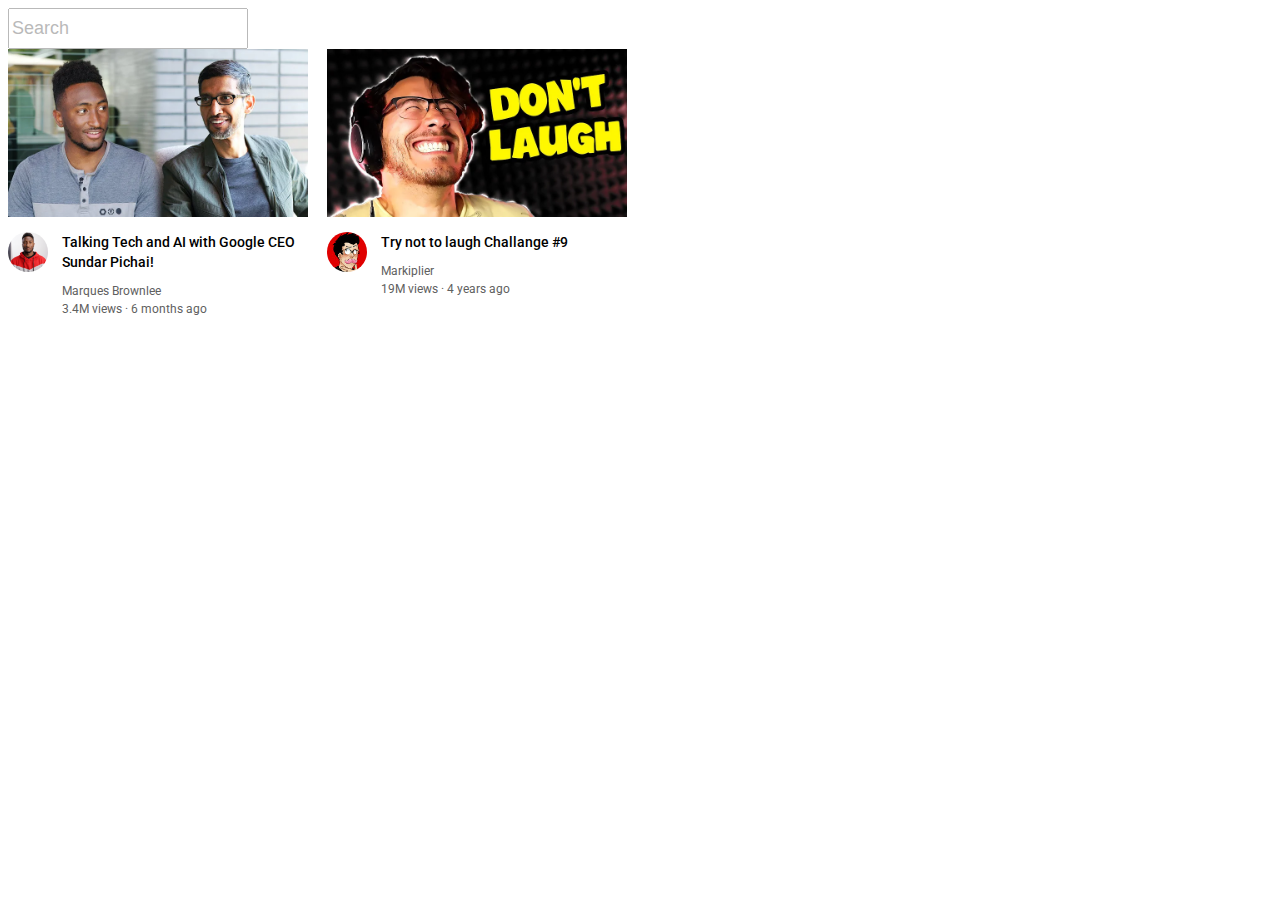
==== youtube.html @ b2a5ea77 "Adding all files" ====
<!DOCTYPE html>

<html>
  <head>
      <title>
        YouTube
      </title>

      <link rel="preconnect" href="https://fonts.googleapis.com">
      <link rel="preconnect" href="https://fonts.gstatic.com" crossorigin>
      <link href="https://fonts.googleapis.com/css2?family=Roboto:wght@400;500;700&display=swap" rel="stylesheet">

      <!--
        um Bild nicht zu strecken
        object-fit: cover(füllen)/contain(anpassen);
        object-position: left/botton/...;
      -->
      <style>
        
        /* falls Roboto nicht geladen werden kann */
        p{
          font-family: Roboto, Arial;
          margin-top: 0;
          margin-bottom: 0;
        }

        .thumbnail{
          display: block;
          width: 300px;
        }

        .channel-pic{
          width: 40px;
          border-radius: 40px;
        }

        .searchbar{
          display: block;
          font-size: 18px;
          height: 35px;
          opacity: 0.5;
          
        }

        .video-title{
          margin-bottom: 12px;
          width: 250px;
          font-size: 14px;
          font-weight: 500;
          line-height: 20px;
        }

        .video-channel-name,
        .video-stats{
          color: rgb(96, 96, 96);
          font-size: 12px;
        }
        .video-channel-name{
          margin-bottom: 4px;
        }

        .video-preview{
          display: inline-block;
          vertical-align: top;
          width: 300px;
          margin-right: 15px;
        }

        /* div ist bei default block */
        .channel-pic-layout{
          display: inline-block;
          vertical-align: top;
          width: 50px;
        }
        .video-details-layout{
          margin-top: 15px;
        }
        .video-info{
          display: inline-block;
          width: 200px;
        }


      </style>
  </head>
  
  <body>

    <input class="searchbar" type="text" placeholder="Search">

    
<!-- nested Layouts (horizontal) -->
    <div class="video-preview">
      <div>
        <img class="thumbnail" src="Thumbnails/thumbnail-1.webp" alt="">
      </div>

      <div class="video-details-layout">
        <!-- vertical Layout -->
        <div class="channel-pic-layout">
          <img class="channel-pic" src="Channels/channel_1.jpg">
        </div>
        
        <div class="video-info">
          <p class="video-title">
            Talking Tech and AI with Google CEO Sundar Pichai!
          </p>
          <p class="video-channel-name">
            Marques Brownlee
          </p>
          <p class="video-stats">
            3.4M views &#183; 6 months ago
          </p>
        </div>
      
      </div>
      
    </div>

    <div class="video-preview">
      <div>
        <img class="thumbnail" src="Thumbnails/thumbnail-2.webp" alt="">
      </div>

      <div class="video-details-layout">
        <!-- vertical Layout -->
        <div class="channel-pic-layout">
          <img class="channel-pic" src="Channels/channel_2.jpeg">
        </div>
        
        <div class="video-info">
          <p class="video-title">
            Try not to laugh Challange #9
          </p>
          <p class="video-channel-name">
            Markiplier
          </p>
          <p class="video-stats">
            19M views &#183; 4 years ago
          </p>
        </div>
      
      </div>
      
    </div>

  </body>

</html>
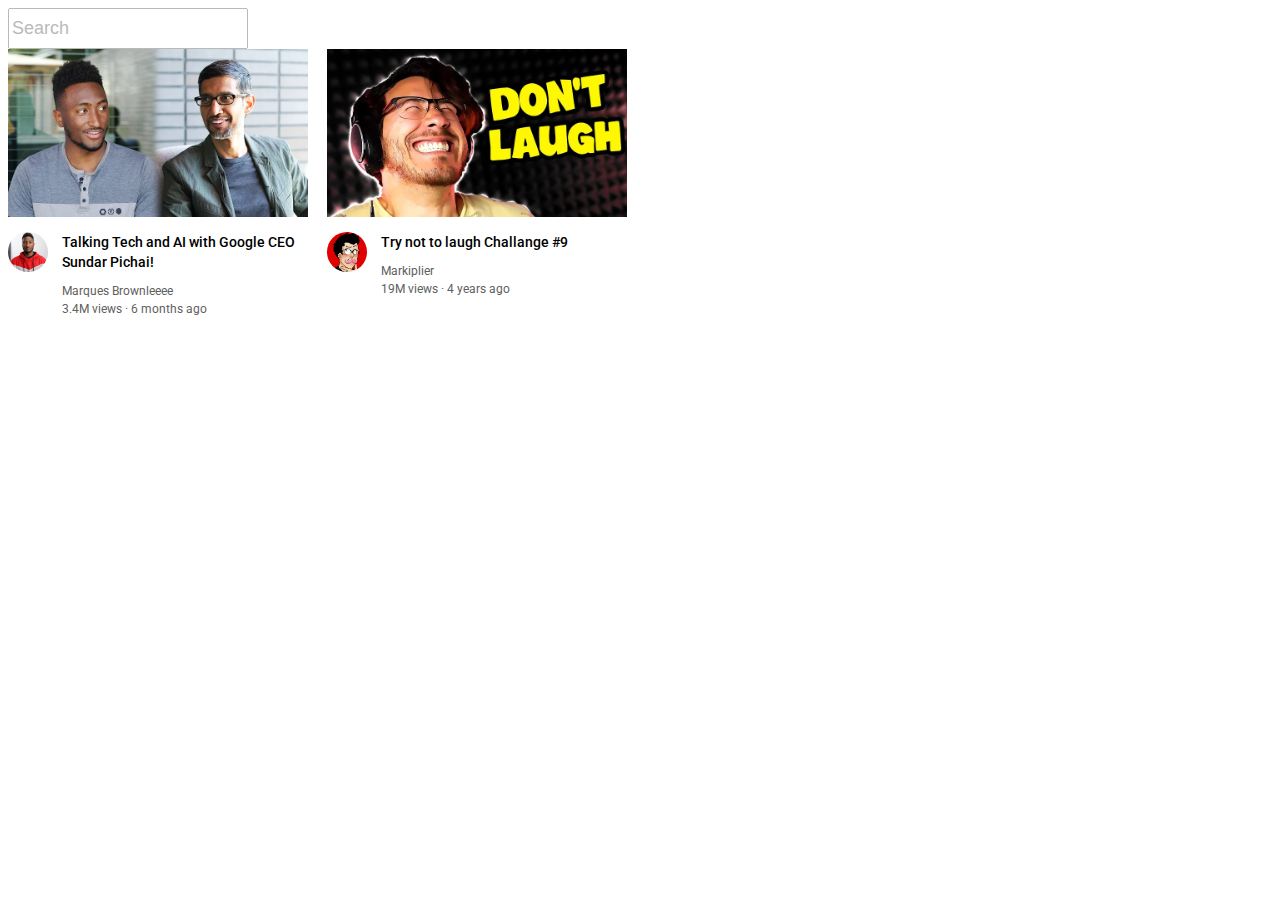
==== commit bb83a221: "Test" ====
--- a/youtube.html
+++ b/youtube.html
@@ -106,7 +106,7 @@
             Talking Tech and AI with Google CEO Sundar Pichai!
           </p>
           <p class="video-channel-name">
-            Marques Brownlee
+            Marques Brownleeee
           </p>
           <p class="video-stats">
             3.4M views &#183; 6 months ago
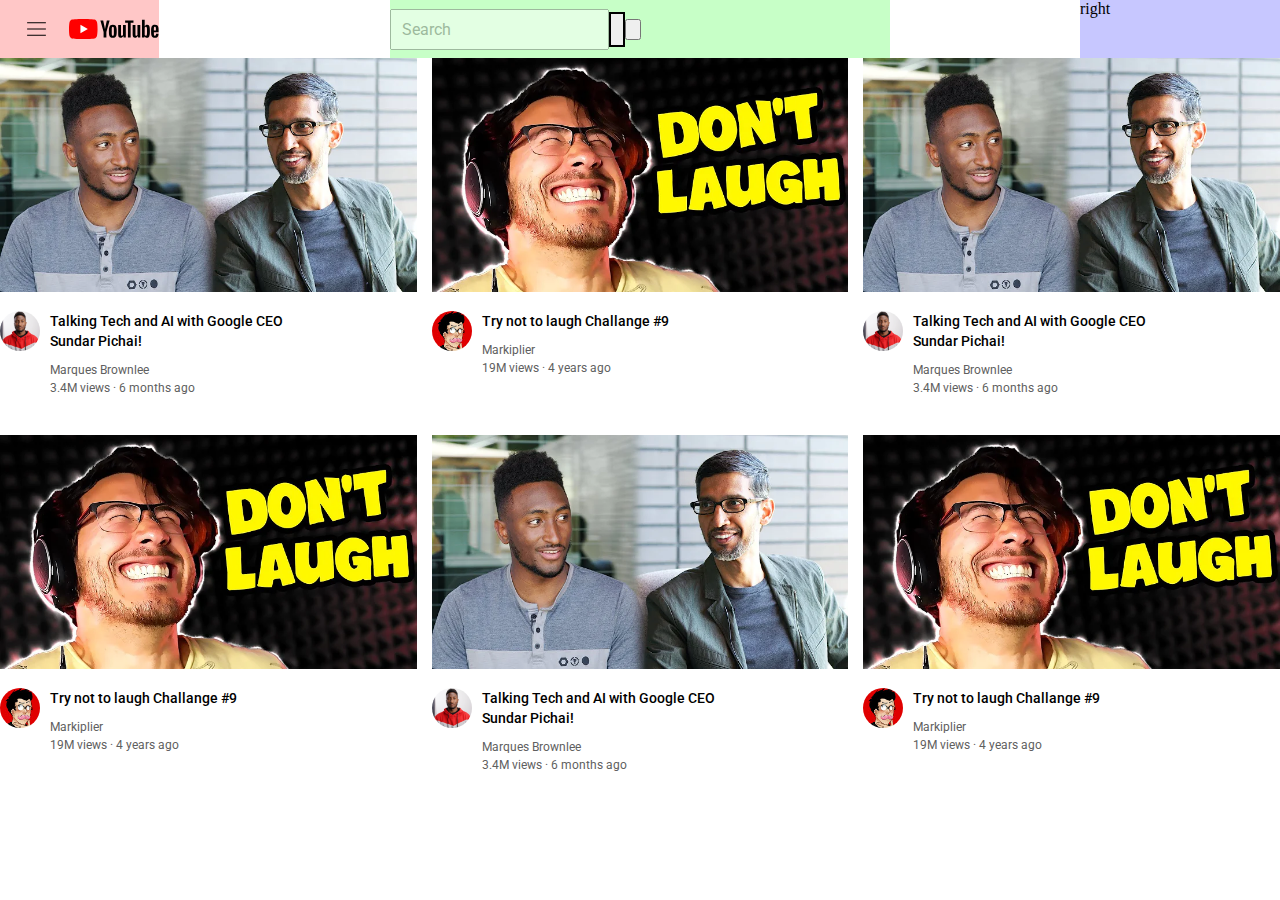
==== commit be86a8c5: "header flexbox, left section" ====
--- a/youtube.html
+++ b/youtube.html
@@ -6,143 +6,204 @@
         YouTube
       </title>
 
+      <link rel="stylesheet" href="styles/general.css">
+      <link rel="stylesheet" href="styles/header.css">
+      <link rel="stylesheet" href="styles/video.css">
+
       <link rel="preconnect" href="https://fonts.googleapis.com">
       <link rel="preconnect" href="https://fonts.gstatic.com" crossorigin>
       <link href="https://fonts.googleapis.com/css2?family=Roboto:wght@400;500;700&display=swap" rel="stylesheet">
 
-      <!--
-        um Bild nicht zu strecken
-        object-fit: cover(füllen)/contain(anpassen);
-        object-position: left/botton/...;
-      -->
-      <style>
-        
-        /* falls Roboto nicht geladen werden kann */
-        p{
-          font-family: Roboto, Arial;
-          margin-top: 0;
-          margin-bottom: 0;
-        }
-
-        .thumbnail{
-          display: block;
-          width: 300px;
-        }
-
-        .channel-pic{
-          width: 40px;
-          border-radius: 40px;
-        }
-
-        .searchbar{
-          display: block;
-          font-size: 18px;
-          height: 35px;
-          opacity: 0.5;
-          
-        }
-
-        .video-title{
-          margin-bottom: 12px;
-          width: 250px;
-          font-size: 14px;
-          font-weight: 500;
-          line-height: 20px;
-        }
-
-        .video-channel-name,
-        .video-stats{
-          color: rgb(96, 96, 96);
-          font-size: 12px;
-        }
-        .video-channel-name{
-          margin-bottom: 4px;
-        }
-
-        .video-preview{
-          display: inline-block;
-          vertical-align: top;
-          width: 300px;
-          margin-right: 15px;
-        }
-
-        /* div ist bei default block */
-        .channel-pic-layout{
-          display: inline-block;
-          vertical-align: top;
-          width: 50px;
-        }
-        .video-details-layout{
-          margin-top: 15px;
-        }
-        .video-info{
-          display: inline-block;
-          width: 200px;
-        }
-
-
-      </style>
   </head>
   
   <body>
 
-    <input class="searchbar" type="text" placeholder="Search">
-
-    
-<!-- nested Layouts (horizontal) -->
-    <div class="video-preview">
-      <div>
-        <img class="thumbnail" src="Thumbnails/thumbnail-1.webp" alt="">
-      </div>
-
-      <div class="video-details-layout">
-        <!-- vertical Layout -->
-        <div class="channel-pic-layout">
-          <img class="channel-pic" src="Channels/channel_1.jpg">
-        </div>
-        
-        <div class="video-info">
-          <p class="video-title">
-            Talking Tech and AI with Google CEO Sundar Pichai!
-          </p>
-          <p class="video-channel-name">
-            Marques Brownleeee
-          </p>
-          <p class="video-stats">
-            3.4M views &#183; 6 months ago
-          </p>
-        </div>
-      
+    <div class="header">
+      <div class="left-section">
+        <img class="hamburger-menu" src="Icons/hamburger-menu.svg">
+        <img class="youtube-logo" src="Icons/youtube-logo.svg">
+      </div>
+
+      <div class="middle-section">
+        <input class="searchbar" type="text" placeholder="Search">
+        <button class="search-button"><img src="Icons/search.svg"></button>
+        <button class="voice-button"><img src="Icons/voice-search-icon.svg"></button>
+      </div>
+
+      <div class="right-section">
+        right
       </div>
       
     </div>
-
-    <div class="video-preview">
-      <div>
-        <img class="thumbnail" src="Thumbnails/thumbnail-2.webp" alt="">
-      </div>
-
-      <div class="video-details-layout">
-        <!-- vertical Layout -->
-        <div class="channel-pic-layout">
-          <img class="channel-pic" src="Channels/channel_2.jpeg">
-        </div>
-        
-        <div class="video-info">
-          <p class="video-title">
-            Try not to laugh Challange #9
-          </p>
-          <p class="video-channel-name">
-            Markiplier
-          </p>
-          <p class="video-stats">
-            19M views &#183; 4 years ago
-          </p>
-        </div>
-      
-      </div>
-      
+    
+
+
+    <div class="video-preview-grid">
+      <div class="video-preview">
+        <div>
+          <img class="thumbnail" src="Thumbnails/thumbnail-1.webp" alt="">
+        </div>
+  
+        <div class="video-details-grid">
+          <!-- vertical Layout -->
+          <div class="channel-pic-layout">
+            <img class="channel-pic" src="Channels/channel_1.jpg">
+          </div>
+          
+          <div class="video-info">
+            <p class="video-title">
+              Talking Tech and AI with Google CEO Sundar Pichai!
+            </p>
+            <p class="video-channel-name">
+              Marques Brownlee
+            </p>
+            <p class="video-stats">
+              3.4M views &#183; 6 months ago
+            </p>
+          </div>
+        
+        </div>
+        
+      </div>
+  
+      <div class="video-preview">
+        <div>
+          <img class="thumbnail" src="Thumbnails/thumbnail-2.webp" alt="">
+        </div>
+  
+        <div class="video-details-grid">
+          <!-- vertical Layout -->
+          <div class="channel-pic-layout">
+            <img class="channel-pic" src="Channels/channel_2.jpeg">
+          </div>
+          
+          <div class="video-info">
+            <p class="video-title">
+              Try not to laugh Challange #9
+            </p>
+            <p class="video-channel-name">
+              Markiplier
+            </p>
+            <p class="video-stats">
+              19M views &#183; 4 years ago
+            </p>
+          </div>
+        
+        </div>
+        
+      </div>
+  
+      <div class="video-preview">
+        <div>
+          <img class="thumbnail" src="Thumbnails/thumbnail-1.webp" alt="">
+        </div>
+  
+        <div class="video-details-grid">
+          <!-- vertical Layout -->
+          <div class="channel-pic-layout">
+            <img class="channel-pic" src="Channels/channel_1.jpg">
+          </div>
+          
+          <div class="video-info">
+            <p class="video-title">
+              Talking Tech and AI with Google CEO Sundar Pichai!
+            </p>
+            <p class="video-channel-name">
+              Marques Brownlee
+            </p>
+            <p class="video-stats">
+              3.4M views &#183; 6 months ago
+            </p>
+          </div>
+        
+        </div>
+        
+      </div>
+  
+      <div class="video-preview">
+        <div>
+          <img class="thumbnail" src="Thumbnails/thumbnail-2.webp" alt="">
+        </div>
+  
+        <div class="video-details-grid">
+          <!-- vertical Layout -->
+          <div class="channel-pic-layout">
+            <img class="channel-pic" src="Channels/channel_2.jpeg">
+          </div>
+          
+          <div class="video-info">
+            <p class="video-title">
+              Try not to laugh Challange #9
+            </p>
+            <p class="video-channel-name">
+              Markiplier
+            </p>
+            <p class="video-stats">
+              19M views &#183; 4 years ago
+            </p>
+          </div>
+        
+        </div>
+        
+      </div>
+  
+      <div class="video-preview">
+        <div>
+          <img class="thumbnail" src="Thumbnails/thumbnail-1.webp" alt="">
+        </div>
+  
+        <div class="video-details-grid">
+          <!-- vertical Layout -->
+          <div class="channel-pic-layout">
+            <img class="channel-pic" src="Channels/channel_1.jpg">
+          </div>
+          
+          <div class="video-info">
+            <p class="video-title">
+              Talking Tech and AI with Google CEO Sundar Pichai!
+            </p>
+            <p class="video-channel-name">
+              Marques Brownlee
+            </p>
+            <p class="video-stats">
+              3.4M views &#183; 6 months ago
+            </p>
+          </div>
+        
+        </div>
+        
+      </div>
+  
+      <div class="video-preview">
+        <div>
+          <img class="thumbnail" src="Thumbnails/thumbnail-2.webp" alt="">
+        </div>
+  
+        <div class="video-details-grid">
+          <!-- vertical Layout -->
+          <div class="channel-pic-layout">
+            <img class="channel-pic" src="Channels/channel_2.jpeg">
+          </div>
+          
+          <div class="video-info">
+            <p class="video-title">
+              Try not to laugh Challange #9
+            </p>
+            <p class="video-channel-name">
+              Markiplier
+            </p>
+            <p class="video-stats">
+              19M views &#183; 4 years ago
+            </p>
+          </div>
+        
+        </div>
+        
+      </div>
+
     </div>
+<!-- nested Layouts (horizontal) -->
+    
 
   </body>
 
--- a/styles/general.css
+++ b/styles/general.css
@@ -0,0 +1,9 @@
+/* falls Roboto nicht geladen werden kann */
+body{
+  margin: 0;
+}
+p{
+  font-family: Roboto, Arial;
+  margin-top: 0;
+  margin-bottom: 0;
+}--- a/styles/header.css
+++ b/styles/header.css
@@ -0,0 +1,47 @@
+.header{
+  display: flex;
+  flex-direction: row;
+  justify-content: space-between;
+  height: 58px;
+}
+
+.left-section{
+  background-color: rgba(255, 0, 0, 0.219);
+  display: flex;
+  align-items: center;
+}
+.middle-section{
+  background-color: rgba(0, 255, 0, 0.219);
+  display: flex;
+  flex: 1;
+  align-items: center;
+  margin-left: 70px;
+  margin-right: 30px;
+  max-width: 500px;
+}
+.right-section{
+  background-color: rgba(0, 0, 255, 0.219);
+  width: 200px;
+}
+
+.hamburger-menu{
+  height: 25px;
+  margin-left: 24px;
+  margin-right: 20px;
+}
+.youtube-logo{
+  height: 20px;
+}
+
+.searchbar{
+  padding-left: 10px;
+  font-size: 16px;
+  font-family: Roboto;
+  height: 35px;
+  opacity: 0.5;
+}
+.search-button{
+  height: 35px;
+  border-style: solid;
+  border-radius: 0;
+}--- a/styles/video.css
+++ b/styles/video.css
@@ -0,0 +1,46 @@
+/*
+um Bild nicht zu strecken
+object-fit: cover(füllen)/contain(anpassen);
+object-position: left/botton/...;
+*/
+
+.video-preview-grid{
+  display: grid;
+  grid-template-columns: 1fr 1fr 1fr;
+  column-gap: 15px;
+  row-gap: 40px;
+}
+
+.thumbnail{
+  width: 100%;
+}
+
+.channel-pic{
+  width: 40px;
+  border-radius: 40px;
+}
+
+.video-title{
+  margin-bottom: 12px;
+  width: 250px;
+  font-size: 14px;
+  font-weight: 500;
+  line-height: 20px;
+}
+
+.video-channel-name,
+.video-stats{
+  color: rgb(96, 96, 96);
+  font-size: 12px;
+}
+.video-channel-name{
+  margin-bottom: 4px;
+}
+
+/* div ist bei default block */
+
+.video-details-grid{
+  display: grid;
+  grid-template-columns: 50px 1fr;
+  margin-top: 15px;
+}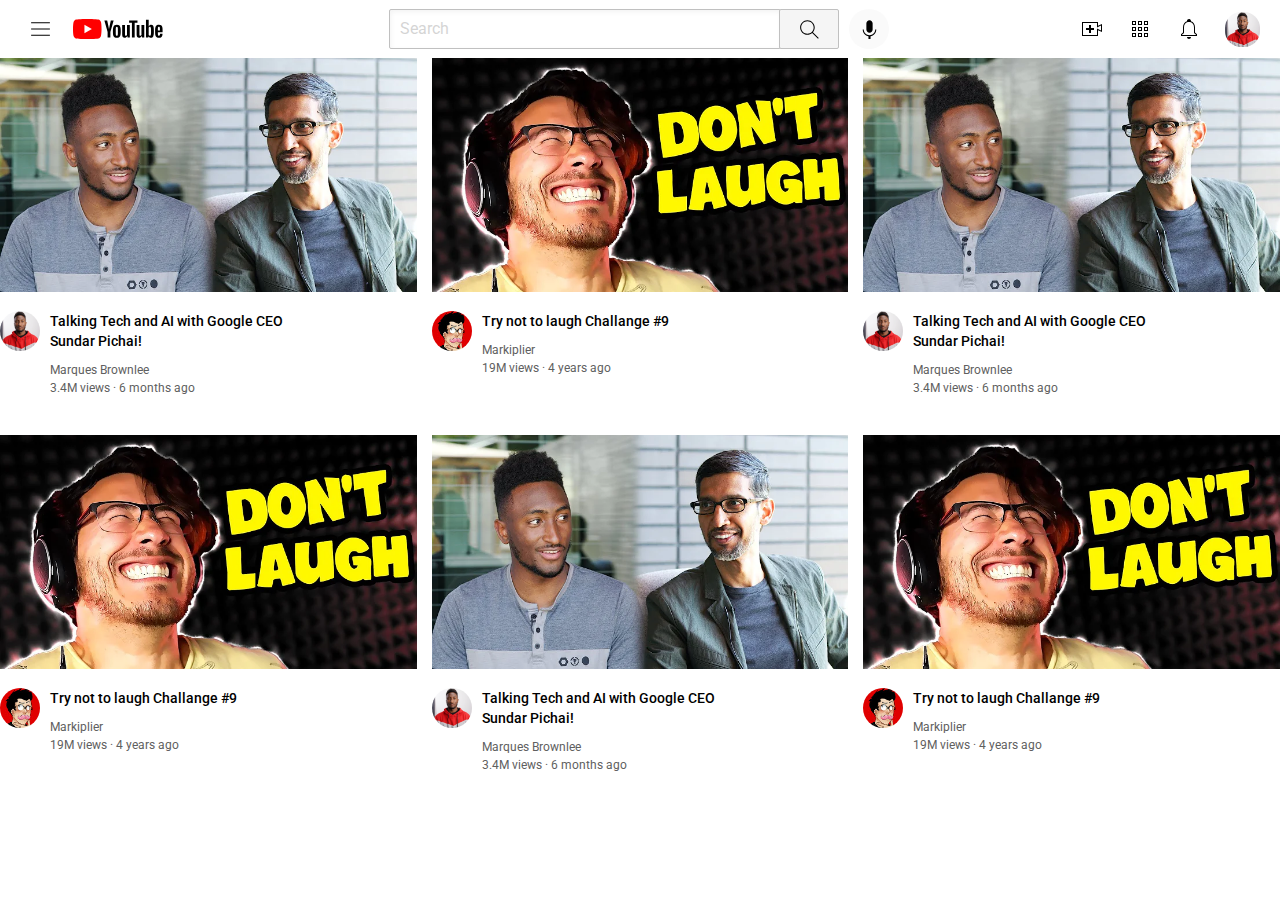
==== commit bce483fc: "Header html, css finished" ====
--- a/youtube.html
+++ b/youtube.html
@@ -26,12 +26,19 @@
 
       <div class="middle-section">
         <input class="searchbar" type="text" placeholder="Search">
-        <button class="search-button"><img src="Icons/search.svg"></button>
-        <button class="voice-button"><img src="Icons/voice-search-icon.svg"></button>
+        <button class="search-button">
+          <img class="search-icon" src="Icons/search.svg">
+        </button>
+        <button class="voice-button">
+          <img class="voice-icon" src="Icons/voice-search-icon.svg">
+        </button>
       </div>
 
       <div class="right-section">
-        right
+        <img class="upload-icon" src="Icons/upload.svg">
+        <img class="apps-icon" src="Icons/youtube-apps.svg">
+        <img class="notif-icon" src="Icons/notifications.svg">
+        <img class="channel-icon" src="Channels/channel_1.jpg">
       </div>
       
     </div>
--- a/styles/header.css
+++ b/styles/header.css
@@ -6,42 +6,92 @@
 }
 
 .left-section{
-  background-color: rgba(255, 0, 0, 0.219);
   display: flex;
   align-items: center;
-}
-.middle-section{
-  background-color: rgba(0, 255, 0, 0.219);
-  display: flex;
-  flex: 1;
-  align-items: center;
-  margin-left: 70px;
-  margin-right: 30px;
-  max-width: 500px;
-}
-.right-section{
-  background-color: rgba(0, 0, 255, 0.219);
-  width: 200px;
 }
 
 .hamburger-menu{
   height: 25px;
-  margin-left: 24px;
+  margin-left: 28px;
   margin-right: 20px;
 }
 .youtube-logo{
   height: 20px;
 }
 
+
+.middle-section{
+  flex: 1;
+  display: flex;
+  align-items: center;
+  margin-left: 65px;
+  margin-right: 30px;
+  max-width: 500px;
+}
 .searchbar{
+  flex: 1;
   padding-left: 10px;
+  height: 36px;
+  width: 0;
+  min-width: 0;
   font-size: 16px;
-  font-family: Roboto;
-  height: 35px;
-  opacity: 0.5;
+  border-width: 1px;
+  border-style: solid;
+  border-radius: 2px;
+  border-color: rgb(192, 192, 192);
+  box-shadow: inset 1px 2px 5px rgba(0, 0, 0, 0.05);
+}
+.searchbar::placeholder{
+  font-size: 16px;
+  font-family: Roboto, Arial;
+  opacity: 0.3;
 }
 .search-button{
-  height: 35px;
+  margin-left: -2px;
+  height: 40px;
+  width: 60px;
+  background-color: rgb(245, 245, 245);
+  border-width: 1px;
   border-style: solid;
-  border-radius: 0;
+  border-radius: 2px;
+  border-color: rgb(192, 192, 192);
+}
+.search-icon{
+  width: 25px;
+  margin-top: 4px;
+}
+.voice-button{
+  height: 40px;
+  width: 40px;
+  margin-left: 10px;
+  border-style: none;
+  border-radius: 20px;
+  background-color: rgb(250, 250, 250);
+}
+.voice-icon{
+  width: 25px;
+  margin-top: 4px;
+}
+
+
+.right-section{
+  width: 180px;
+  margin-right: 20px;
+  display: flex;
+  align-items: center;
+  justify-content: space-between;
+  flex-shrink: 0;
+}
+.upload-icon{
+  width: 24px;
+}
+.apps-icon{
+  width: 24px;
+}
+.notif-icon{
+  width: 24px;
+}
+.channel-icon{
+  width: 35px;
+  border-radius: 16px;
 }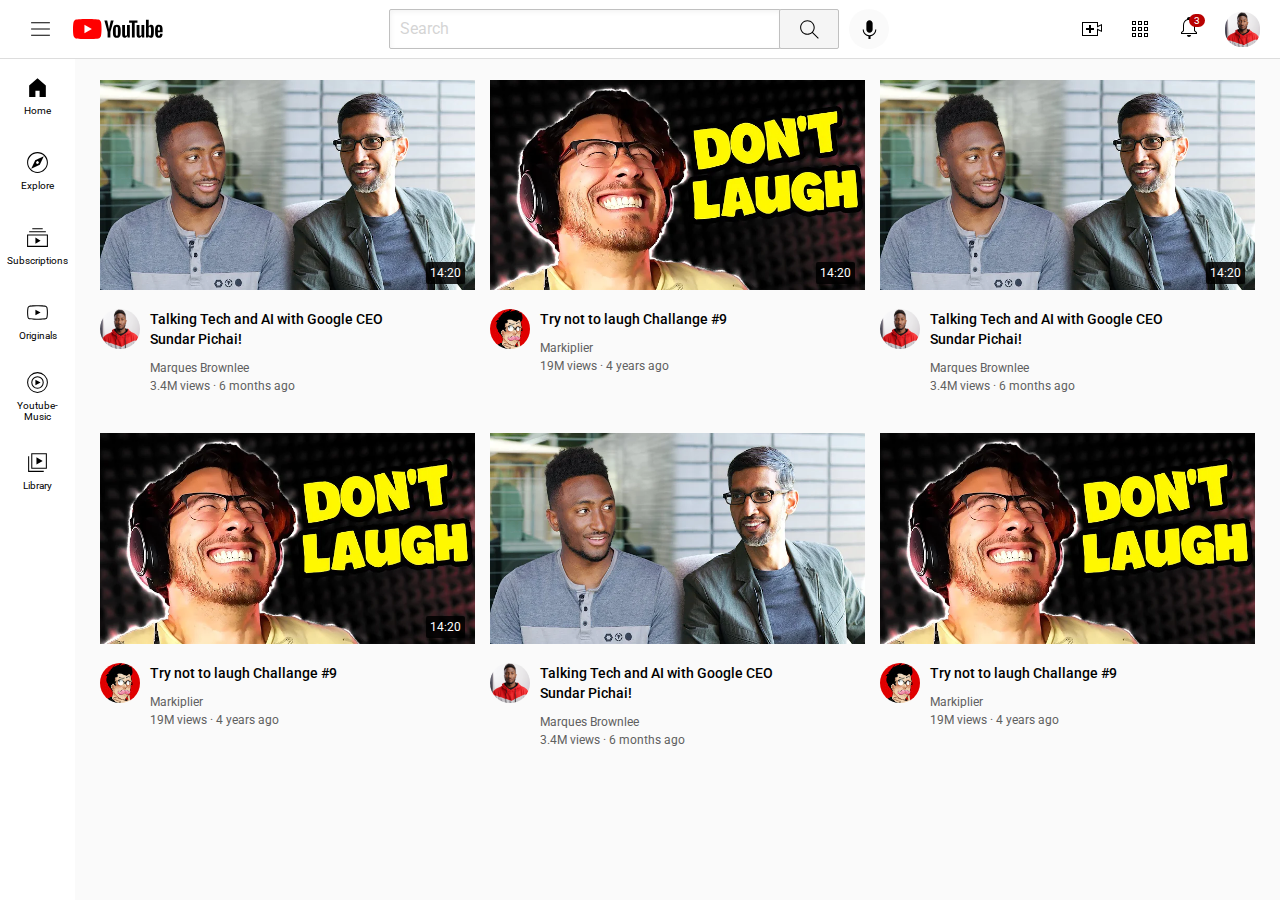
==== commit 388fb9a1: "added last touches" ====
--- a/youtube.html
+++ b/youtube.html
@@ -9,6 +9,7 @@
       <link rel="stylesheet" href="styles/general.css">
       <link rel="stylesheet" href="styles/header.css">
       <link rel="stylesheet" href="styles/video.css">
+      <link rel="stylesheet" href="styles/sidebar.css">
 
       <link rel="preconnect" href="https://fonts.googleapis.com">
       <link rel="preconnect" href="https://fonts.gstatic.com" crossorigin>
@@ -18,7 +19,7 @@
   
   <body>
 
-    <div class="header">
+    <header class="header">
       <div class="left-section">
         <img class="hamburger-menu" src="Icons/hamburger-menu.svg">
         <img class="youtube-logo" src="Icons/youtube-logo.svg">
@@ -37,178 +38,214 @@
       <div class="right-section">
         <img class="upload-icon" src="Icons/upload.svg">
         <img class="apps-icon" src="Icons/youtube-apps.svg">
-        <img class="notif-icon" src="Icons/notifications.svg">
+        <div class="notif-container">
+          <img class="notif-icon" src="Icons/notifications.svg">
+          <div class="notif-count">3</div>
+        </div>
         <img class="channel-icon" src="Channels/channel_1.jpg">
       </div>
       
-    </div>
-    
-
-
-    <div class="video-preview-grid">
-      <div class="video-preview">
-        <div>
-          <img class="thumbnail" src="Thumbnails/thumbnail-1.webp" alt="">
-        </div>
-  
-        <div class="video-details-grid">
-          <!-- vertical Layout -->
-          <div class="channel-pic-layout">
-            <img class="channel-pic" src="Channels/channel_1.jpg">
-          </div>
-          
-          <div class="video-info">
-            <p class="video-title">
-              Talking Tech and AI with Google CEO Sundar Pichai!
-            </p>
-            <p class="video-channel-name">
-              Marques Brownlee
-            </p>
-            <p class="video-stats">
-              3.4M views &#183; 6 months ago
-            </p>
-          </div>
-        
-        </div>
-        
-      </div>
-  
-      <div class="video-preview">
-        <div>
-          <img class="thumbnail" src="Thumbnails/thumbnail-2.webp" alt="">
-        </div>
-  
-        <div class="video-details-grid">
-          <!-- vertical Layout -->
-          <div class="channel-pic-layout">
-            <img class="channel-pic" src="Channels/channel_2.jpeg">
-          </div>
-          
-          <div class="video-info">
-            <p class="video-title">
-              Try not to laugh Challange #9
-            </p>
-            <p class="video-channel-name">
-              Markiplier
-            </p>
-            <p class="video-stats">
-              19M views &#183; 4 years ago
-            </p>
-          </div>
-        
-        </div>
-        
-      </div>
-  
-      <div class="video-preview">
-        <div>
-          <img class="thumbnail" src="Thumbnails/thumbnail-1.webp" alt="">
-        </div>
-  
-        <div class="video-details-grid">
-          <!-- vertical Layout -->
-          <div class="channel-pic-layout">
-            <img class="channel-pic" src="Channels/channel_1.jpg">
-          </div>
-          
-          <div class="video-info">
-            <p class="video-title">
-              Talking Tech and AI with Google CEO Sundar Pichai!
-            </p>
-            <p class="video-channel-name">
-              Marques Brownlee
-            </p>
-            <p class="video-stats">
-              3.4M views &#183; 6 months ago
-            </p>
-          </div>
-        
-        </div>
-        
-      </div>
-  
-      <div class="video-preview">
-        <div>
-          <img class="thumbnail" src="Thumbnails/thumbnail-2.webp" alt="">
-        </div>
-  
-        <div class="video-details-grid">
-          <!-- vertical Layout -->
-          <div class="channel-pic-layout">
-            <img class="channel-pic" src="Channels/channel_2.jpeg">
-          </div>
-          
-          <div class="video-info">
-            <p class="video-title">
-              Try not to laugh Challange #9
-            </p>
-            <p class="video-channel-name">
-              Markiplier
-            </p>
-            <p class="video-stats">
-              19M views &#183; 4 years ago
-            </p>
-          </div>
-        
-        </div>
-        
-      </div>
-  
-      <div class="video-preview">
-        <div>
-          <img class="thumbnail" src="Thumbnails/thumbnail-1.webp" alt="">
-        </div>
-  
-        <div class="video-details-grid">
-          <!-- vertical Layout -->
-          <div class="channel-pic-layout">
-            <img class="channel-pic" src="Channels/channel_1.jpg">
-          </div>
-          
-          <div class="video-info">
-            <p class="video-title">
-              Talking Tech and AI with Google CEO Sundar Pichai!
-            </p>
-            <p class="video-channel-name">
-              Marques Brownlee
-            </p>
-            <p class="video-stats">
-              3.4M views &#183; 6 months ago
-            </p>
-          </div>
-        
-        </div>
-        
-      </div>
-  
-      <div class="video-preview">
-        <div>
-          <img class="thumbnail" src="Thumbnails/thumbnail-2.webp" alt="">
-        </div>
-  
-        <div class="video-details-grid">
-          <!-- vertical Layout -->
-          <div class="channel-pic-layout">
-            <img class="channel-pic" src="Channels/channel_2.jpeg">
-          </div>
-          
-          <div class="video-info">
-            <p class="video-title">
-              Try not to laugh Challange #9
-            </p>
-            <p class="video-channel-name">
-              Markiplier
-            </p>
-            <p class="video-stats">
-              19M views &#183; 4 years ago
-            </p>
-          </div>
-        
-        </div>
-        
-      </div>
-
-    </div>
+    </header>
+    
+    <nav class="sidebar">
+      <div>
+        <button class="sidebar-button">
+          <img class="sidebar-icon" src="Icons/home.svg">
+          <div class="sidebar-text">Home</div>
+        </button>
+        <button class="sidebar-button">
+          <img class="sidebar-icon" src="Icons/explore.svg">
+          <div class="sidebar-text">Explore</div>
+        </button>
+        <button class="sidebar-button">
+          <img class="sidebar-icon" src="Icons/subscriptions.svg">
+          <div class="sidebar-text">Subscriptions</div>
+        </button>
+        <button class="sidebar-button">
+          <img class="sidebar-icon" src="Icons/originals.svg">
+          <div class="sidebar-text">Originals</div>
+        </button>
+        <button class="sidebar-button">
+          <img class="sidebar-icon" src="Icons/youtube-music.svg">
+          <div class="sidebar-text">Youtube-Music</div>
+        </button>
+        <button class="sidebar-button">
+          <img class="sidebar-icon" src="Icons/library.svg">
+          <div class="sidebar-text">Library</div>
+        </button>
+      </div>
+    </nav>
+
+    <main>
+      <section class="video-preview-grid">
+        <div class="video-preview">
+          <div class="thumbnail-row">
+            <img class="thumbnail" src="Thumbnails/thumbnail-1.webp" alt="">
+            <div class="video-duration">14:20</div>
+          </div>
+    
+          <div class="video-details-grid">
+            <!-- vertical Layout -->
+            <div class="channel-pic-layout">
+              <img class="channel-pic" src="Channels/channel_1.jpg">
+            </div>
+            
+            <div class="video-info">
+              <p class="video-title">
+                Talking Tech and AI with Google CEO Sundar Pichai!
+              </p>
+              <p class="video-channel-name">
+                Marques Brownlee
+              </p>
+              <p class="video-stats">
+                3.4M views &#183; 6 months ago
+              </p>
+            </div>
+          
+          </div>
+          
+        </div>
+    
+        <div class="video-preview">
+          <div class="thumbnail-row">
+            <img class="thumbnail" src="Thumbnails/thumbnail-2.webp">
+            <div class="video-duration">14:20</div>
+          </div>
+    
+          <div class="video-details-grid">
+            <!-- vertical Layout -->
+            <div class="channel-pic-layout">
+              <img class="channel-pic" src="Channels/channel_2.jpeg">
+            </div>
+            
+            <div class="video-info">
+              <p class="video-title">
+                Try not to laugh Challange #9
+              </p>
+              <p class="video-channel-name">
+                Markiplier
+              </p>
+              <p class="video-stats">
+                19M views &#183; 4 years ago
+              </p>
+            </div>
+          
+          </div>
+          
+        </div>
+    
+        <div class="video-preview">
+          <div class="thumbnail-row">
+            <img class="thumbnail" src="Thumbnails/thumbnail-1.webp" alt="">
+            <div class="video-duration">14:20</div>
+          </div>
+    
+          <div class="video-details-grid">
+            <!-- vertical Layout -->
+            <div class="channel-pic-layout">
+              <img class="channel-pic" src="Channels/channel_1.jpg">
+            </div>
+            
+            <div class="video-info">
+              <p class="video-title">
+                Talking Tech and AI with Google CEO Sundar Pichai!
+              </p>
+              <p class="video-channel-name">
+                Marques Brownlee
+              </p>
+              <p class="video-stats">
+                3.4M views &#183; 6 months ago
+              </p>
+            </div>
+          
+          </div>
+          
+        </div>
+    
+        <div class="video-preview">
+          <div class="thumbnail-row">
+            <img class="thumbnail" src="Thumbnails/thumbnail-2.webp" alt="">
+            <div class="video-duration">14:20</div>
+          </div>
+    
+          <div class="video-details-grid">
+            <!-- vertical Layout -->
+            <div class="channel-pic-layout">
+              <img class="channel-pic" src="Channels/channel_2.jpeg">
+            </div>
+            
+            <div class="video-info">
+              <p class="video-title">
+                Try not to laugh Challange #9
+              </p>
+              <p class="video-channel-name">
+                Markiplier
+              </p>
+              <p class="video-stats">
+                19M views &#183; 4 years ago
+              </p>
+            </div>
+          
+          </div>
+          
+        </div>
+    
+        <div class="video-preview">
+          <div>
+            <img class="thumbnail" src="Thumbnails/thumbnail-1.webp" alt="">
+          </div>
+    
+          <div class="video-details-grid">
+            <!-- vertical Layout -->
+            <div class="channel-pic-layout">
+              <img class="channel-pic" src="Channels/channel_1.jpg">
+            </div>
+            
+            <div class="video-info">
+              <p class="video-title">
+                Talking Tech and AI with Google CEO Sundar Pichai!
+              </p>
+              <p class="video-channel-name">
+                Marques Brownlee
+              </p>
+              <p class="video-stats">
+                3.4M views &#183; 6 months ago
+              </p>
+            </div>
+          
+          </div>
+          
+        </div>
+    
+        <div class="video-preview">
+          <div>
+            <img class="thumbnail" src="Thumbnails/thumbnail-2.webp" alt="">
+          </div>
+    
+          <div class="video-details-grid">
+            <!-- vertical Layout -->
+            <div class="channel-pic-layout">
+              <img class="channel-pic" src="Channels/channel_2.jpeg">
+            </div>
+            
+            <div class="video-info">
+              <p class="video-title">
+                Try not to laugh Challange #9
+              </p>
+              <p class="video-channel-name">
+                Markiplier
+              </p>
+              <p class="video-stats">
+                19M views &#183; 4 years ago
+              </p>
+            </div>
+          
+          </div>
+          
+        </div>
+
+      </section>
+    </main>
 <!-- nested Layouts (horizontal) -->
     
 
--- a/styles/general.css
+++ b/styles/general.css
@@ -1,6 +1,10 @@
 /* falls Roboto nicht geladen werden kann */
 body{
   margin: 0;
+  padding-top: 80px;
+  padding-left: 100px;
+  padding-right: 25px;
+  background-color: rgb(250, 250, 250);
 }
 p{
   font-family: Roboto, Arial;
--- a/styles/header.css
+++ b/styles/header.css
@@ -1,8 +1,23 @@
+/*
+border-width, border-style, border-color
+->
+border: 1px solid black
+*/
+
 .header{
   display: flex;
   flex-direction: row;
   justify-content: space-between;
   height: 58px;
+  background-color: white;
+  position: fixed;
+  top: 0;
+  left: 0;
+  right: 0;
+  z-index: 100;
+  border-bottom-width: 1px;
+  border-bottom-style: solid;
+  border-bottom-color: rgb(221, 221, 221);
 }
 
 .left-section{
@@ -91,6 +106,24 @@
 .notif-icon{
   width: 24px;
 }
+.notif-container{
+  position: relative;
+}
+.notif-count{
+  position: absolute;
+  top: -1px;
+  right: -4px;
+  background-color: rgb(185, 2, 2);
+  color: white;
+  font-family: Roboto, Arial;
+  font-size: 10px;
+  padding-left: 5px;
+  padding-right: 5px;
+  padding-top: 1px;
+  padding-bottom: 1px;
+  border-radius: 10px;
+}
+
 .channel-icon{
   width: 35px;
   border-radius: 16px;
--- a/styles/video.css
+++ b/styles/video.css
@@ -3,6 +3,8 @@
 object-fit: cover(füllen)/contain(anpassen);
 object-position: left/botton/...;
 */
+
+/* div ist bei default block */
 
 .video-preview-grid{
   display: grid;
@@ -11,8 +13,35 @@
   row-gap: 40px;
 }
 
+@media (max-width: 750px){
+  .video-preview-grid{
+    grid-template-columns: 1fr 1fr;
+  }
+}
+
+.thumbnail-row{
+  position: relative;
+}
 .thumbnail{
   width: 100%;
+}
+
+.video-duration{
+  position: absolute;
+  background-color: rgba(0, 0, 0, 0.85);
+  color: white;
+  bottom: 10px;
+  right: 10px;
+  font-family: Roboto, Arial;
+  font-size: 12px;
+  padding: 4px;
+  border-radius: 2px;
+}
+
+.video-details-grid{
+  display: grid;
+  grid-template-columns: 50px 1fr;
+  margin-top: 15px;
 }
 
 .channel-pic{
@@ -36,11 +65,3 @@
 .video-channel-name{
   margin-bottom: 4px;
 }
-
-/* div ist bei default block */
-
-.video-details-grid{
-  display: grid;
-  grid-template-columns: 50px 1fr;
-  margin-top: 15px;
-}--- a/styles/sidebar.css
+++ b/styles/sidebar.css
@@ -0,0 +1,33 @@
+.sidebar{
+  position: fixed;
+  top: 58px;
+  bottom: 0;
+  left: 0;
+  width: 75px;
+  background-color: white;
+}
+
+.sidebar-button{
+  display: flex;
+  flex-direction: column;
+  justify-content: center;
+  align-items: center;
+  cursor: pointer;
+  height: 75px;
+  width: 75px;
+  border-radius: 0;
+  border-style: solid;
+  border-width: 0px;
+  background-color: white;
+}
+.sidebar-button:hover{
+  background-color: rgb(240, 240, 240);
+}
+.sidebar-button img{
+  width: 25px;
+}
+.sidebar-button div{
+  font-family: Roboto, Arial;
+  font-size: 10px;
+  margin-top: 5px;
+}